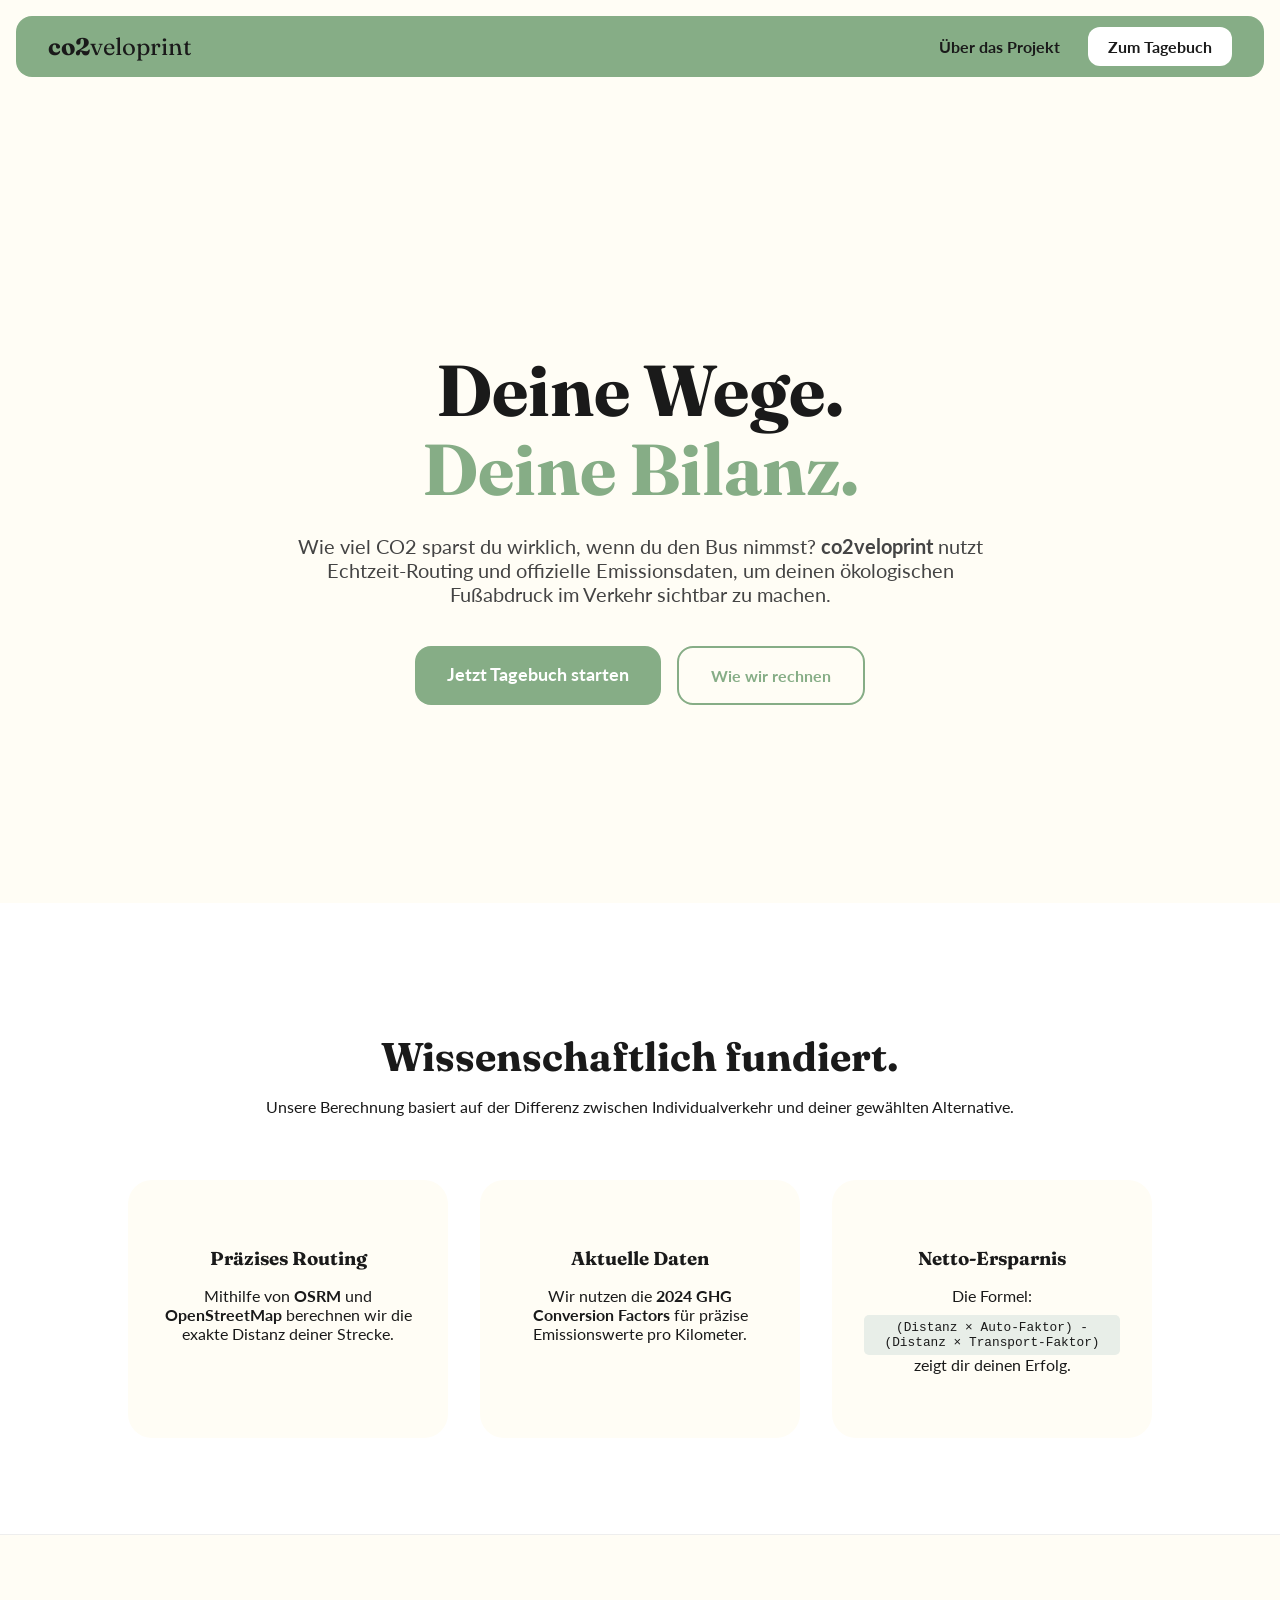
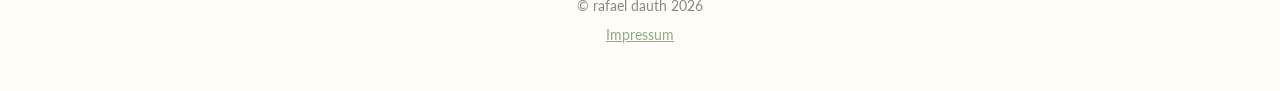
==== index.html @ d7b7cd60 "feat: added dashboard added dashboard html and css structure" ====
<!DOCTYPE html>
<html lang="de">
<head>
    <meta charset="UTF-8">
    <meta name="viewport" content="width=device-width, initial-scale=1.0">
    <title>co2veloprint</title>
    <link rel="stylesheet" href="css/index.css">
</head>
<body>
    <header>
        <nav class="main-nav">
            <div class="nav-brand">
                <a href="index.html" class="logo"><strong>co2</strong>veloprint</a>
            </div>
            <div class="nav-links">
                <a href="about.html">Über das Projekt</a>
                <a href="dashboard.html" class="button-nav">Zum Tagebuch</a>
            </div>
        </nav>
    </header>

    <main>
        <section class="section1 hero">
            <div class="hero-content">
                <h1>Deine Wege.<br><span>Deine Bilanz.</span></h1>
                <p>
                    Wie viel CO2 sparst du wirklich, wenn du den Bus nimmst? 
                    <strong>co2veloprint</strong> nutzt Echtzeit-Routing und offizielle Emissionsdaten, 
                    um deinen ökologischen Fußabdruck im Verkehr sichtbar zu machen.
                </p>
                <div class="hero-btns">
                    <a href="dashboard.html" class="button-primary">Jetzt Tagebuch starten</a>
                    <a href="#logic" class="button-secondary">Wie wir rechnen</a>
                </div>
            </div>
        </section>

        <section id="logic" class="section2 logic-grid">
            <div class="logic-header">
                <h2>Wissenschaftlich fundiert.</h2>
                <p>Unsere Berechnung basiert auf der Differenz zwischen Individualverkehr und deiner gewählten Alternative.</p>
            </div>

            <div class="feature-container">
                <div class="feature-card">
                    <h3>Präzises Routing</h3>
                    <p>Mithilfe von <strong>OSRM</strong> und <strong>OpenStreetMap</strong> berechnen wir die exakte Distanz deiner Strecke.</p>
                </div>

                <div class="feature-card">
                    <h3>Aktuelle Daten</h3>
                    <p>Wir nutzen die <strong>2024 GHG Conversion Factors</strong> für präzise Emissionswerte pro Kilometer.</p>
                </div>

                <div class="feature-card">
                    <h3>Netto-Ersparnis</h3>
                    <p>Die Formel: <span>(Distanz × Auto-Faktor) - (Distanz × Transport-Faktor)</span> zeigt dir deinen Erfolg.</p>
                </div>  
            </div>
        </section>
    </main>

    <footer>
        <div class="footer-bottom">
            <p>&copy; rafael dauth 2026</p>
            <a href="impressum.html">Impressum</a>
        </div>
    </footer>
</body>
</html>
---- css/index.css ----
@import url('https://fonts.googleapis.com/css2?family=Fraunces:opsz,wght@9..144,400;9..144,700;9..144,900&family=Lato:wght@300;400;700&display=swap');

:root {
    --primary: rgb(134, 173, 134);
    --primary-dark: #6e8f6e;
    --bg-cream: rgb(255, 253, 245);
    --text-black: #1a1a1a;
}

body {
    background-color: var(--bg-cream);
    color: var(--text-black);
    margin: 0;
    font-family: 'Lato', sans-serif;
    scroll-behavior: smooth;
}

.main-nav {
    display: flex;
    justify-content: space-between;
    align-items: center;
    background-color: var(--primary);
    padding: 1rem 2rem;
    margin: 1rem;
    border-radius: 16px;
    position: sticky;
    top: 1rem;
    z-index: 1000;
}

.logo { font-family: 'Fraunces', serif; font-size: 1.5rem; text-decoration: none; color: var(--text-black); }

.nav-links a { text-decoration: none; color: var(--text-black); margin-left: 1.5rem; font-weight: 700; }

.button-nav {
    background: white;
    padding: 10px 20px;
    border-radius: 12px;
}

.section1 {
    height: 90vh;
    display: flex;
    align-items: center;
    justify-content: center;
    text-align: center;
    padding: 0 10%;
}

h1 {
    font-family: 'Fraunces', serif;
    font-size: clamp(2.5rem, 8vw, 4.5rem);
    line-height: 1.1;
    margin-bottom: 1.5rem;
}

h1 span { color: var(--primary); }

.hero-content p {
    font-size: 1.25rem;
    max-width: 700px;
    margin: 0 auto 2.5rem;
    color: #444;
}

.hero-btns {
    display: flex;
    gap: 1rem;
    justify-content: center;
}

.button-primary {
    background: var(--primary);
    color: white;
    padding: 18px 32px;
    border-radius: 16px;
    text-decoration: none;
    font-weight: 700;
    font-size: 1.1rem;
    transition: 0.3s;
}

.button-secondary {
    border: 2px solid var(--primary);
    padding: 18px 32px;
    border-radius: 16px;
    text-decoration: none;
    font-weight: 700;
    color: var(--primary);
    transition: 0.3s;
}

.button-primary:hover { background: var(--primary-dark); transform: translateY(-3px); }

.section2 {
    padding: 6rem 10%;
    background-color: white;
}

.logic-header {
    text-align: center;
    margin-bottom: 4rem;
}

.logic-header h2 { font-family: 'Fraunces', serif; font-size: 2.5rem; margin-bottom: 1rem; }

.feature-container {
    display: grid;
    grid-template-columns: repeat(auto-fit, minmax(280px, 1fr));
    gap: 2rem;
}

.feature-card {
    padding: 3rem 2rem;
    background: var(--bg-cream);
    border-radius: 24px;
    text-align: center;
    transition: 0.3s;
}

.feature-card:hover { transform: translateY(-10px); box-shadow: 0 15px 30px rgba(0,0,0,0.05); }

.feature-card .icon { font-size: 3rem; margin-bottom: 1rem; display: block; }

.feature-card h3 { font-family: 'Fraunces', serif; margin-bottom: 1rem; }

.feature-card span {
    display: block;
    margin-top: 10px;
    font-family: monospace;
    background: #e8eee8;
    padding: 5px;
    border-radius: 5px;
    font-size: 0.8rem;
}

footer {
    padding: 3rem;
    text-align: center;
    border-top: 1px solid #eee;
}

.footer-bottom p { font-size: 0.9rem; color: #888; margin-bottom: 10px; }
.footer-bottom a { color: var(--primary); font-size: 0.9rem; }
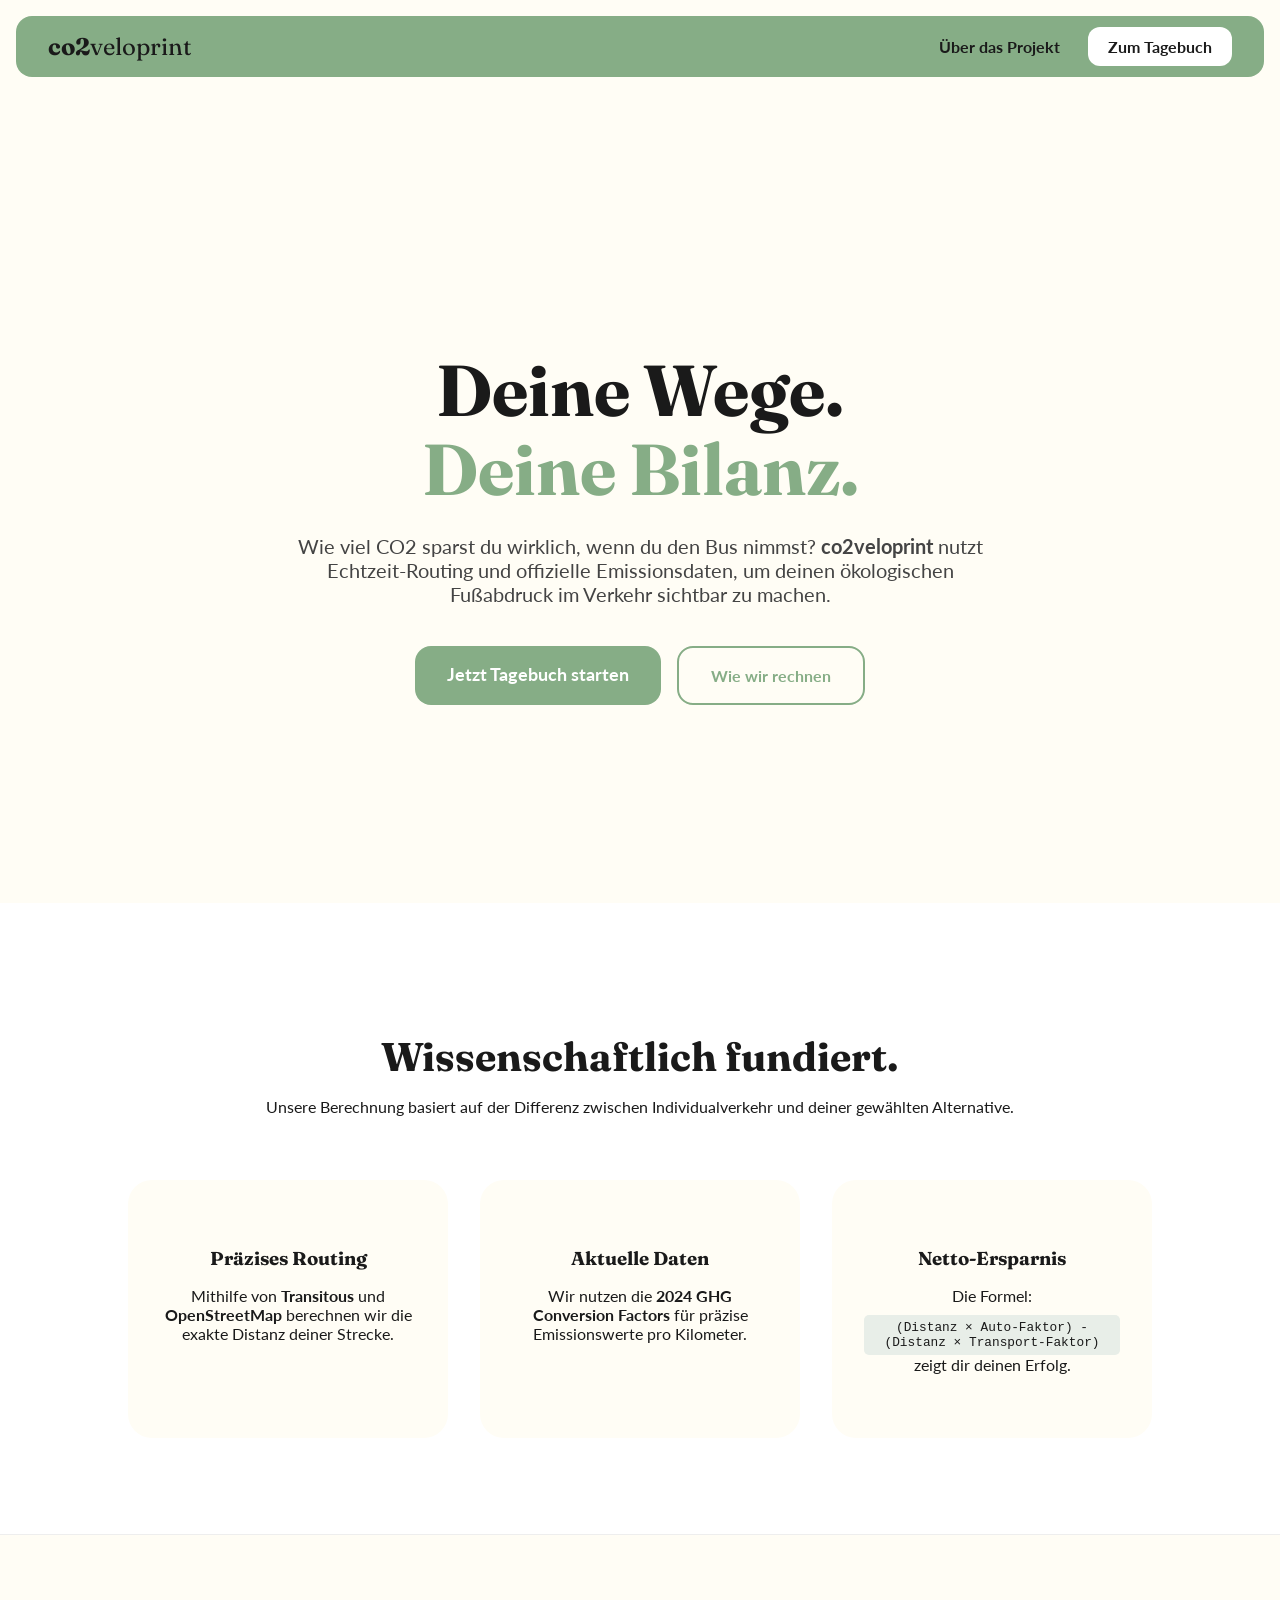
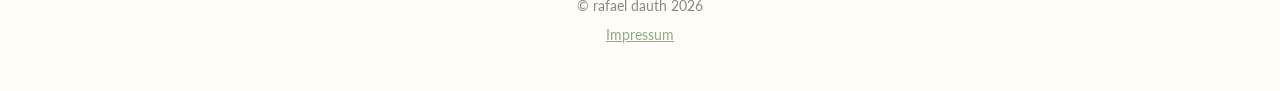
==== commit 68a55a72: "refactor: dashboard.css" ====
--- a/index.html
+++ b/index.html
@@ -44,7 +44,7 @@
             <div class="feature-container">
                 <div class="feature-card">
                     <h3>Präzises Routing</h3>
-                    <p>Mithilfe von <strong>OSRM</strong> und <strong>OpenStreetMap</strong> berechnen wir die exakte Distanz deiner Strecke.</p>
+                    <p>Mithilfe von <strong>Transitous</strong> und <strong>OpenStreetMap</strong> berechnen wir die exakte Distanz deiner Strecke.</p>
                 </div>
 
                 <div class="feature-card">
--- a/css/index.css
+++ b/css/index.css
@@ -118,7 +118,6 @@
     transition: 0.3s;
 }
 
-.feature-card:hover { transform: translateY(-10px); box-shadow: 0 15px 30px rgba(0,0,0,0.05); }
 
 .feature-card .icon { font-size: 3rem; margin-bottom: 1rem; display: block; }
 
@@ -141,4 +140,39 @@
 }
 
 .footer-bottom p { font-size: 0.9rem; color: #888; margin-bottom: 10px; }
-.footer-bottom a { color: var(--primary); font-size: 0.9rem; }+.footer-bottom a { color: var(--primary); font-size: 0.9rem; }
+
+/* autocomplition */
+.field-wrapper {
+  position: relative;
+}
+
+.dropdown-menu {
+  position: absolute;
+  top: 100%; 
+  left: 0;
+  right: 0;
+  background-color: #ffffff;
+  border: 1px solid #ccc;
+  border-top: none;
+  max-height: 200px;
+  overflow-y: auto;
+  z-index: 1000; 
+  box-shadow: 0 4px 6px rgba(0,0,0,0.1);
+  display: none; 
+  border-radius: 0 0 4px 4px;
+}
+
+.dropdown-item {
+  padding: 10px 12px;
+  cursor: pointer;
+  font-size: 14px;
+  color: #333;
+  white-space: nowrap;
+  overflow: hidden;
+  text-overflow: ellipsis;
+}
+
+.dropdown-item:hover {
+  background-color: #f0f0f0;
+}
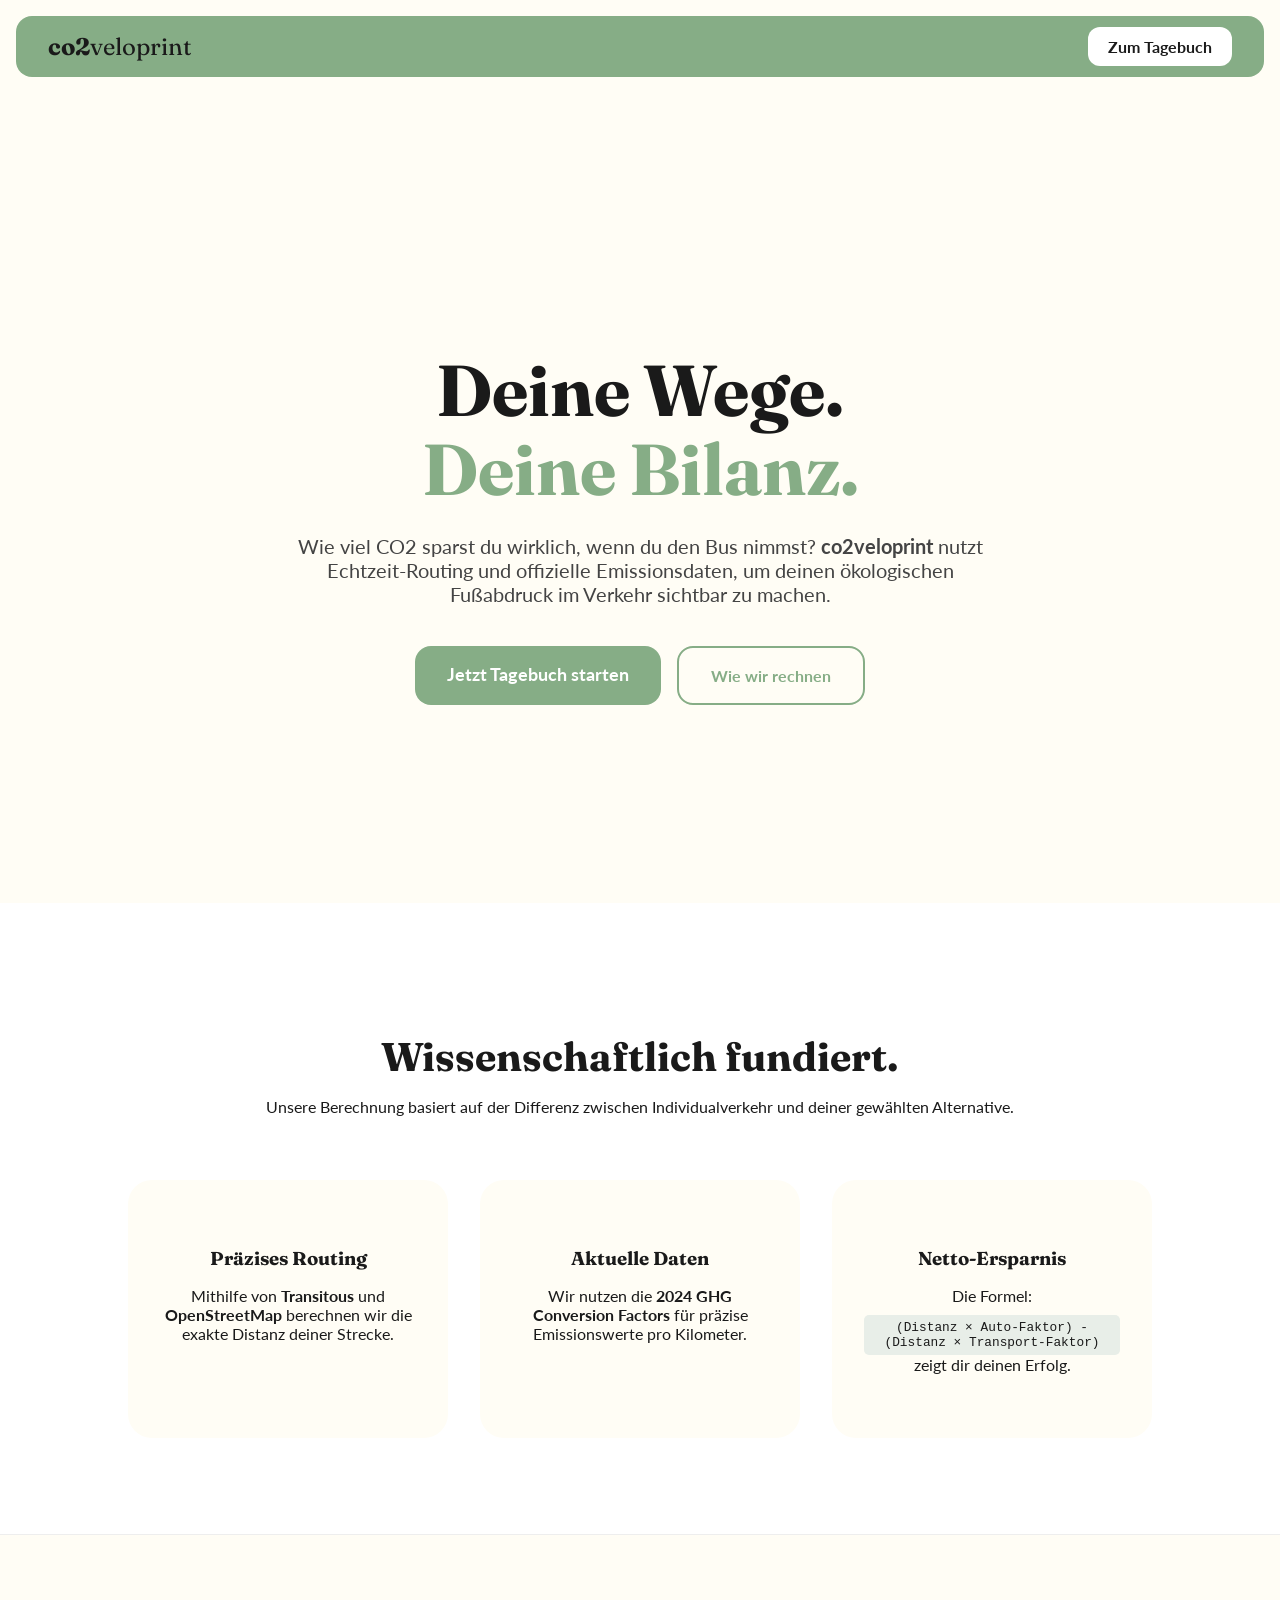
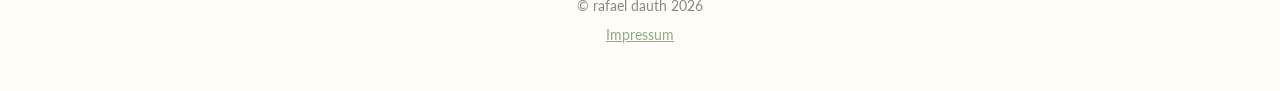
==== commit 1f176f71: "refactor: deleted unnecessary stuff" ====
--- a/index.html
+++ b/index.html
@@ -13,7 +13,6 @@
                 <a href="index.html" class="logo"><strong>co2</strong>veloprint</a>
             </div>
             <div class="nav-links">
-                <a href="about.html">Über das Projekt</a>
                 <a href="dashboard.html" class="button-nav">Zum Tagebuch</a>
             </div>
         </nav>
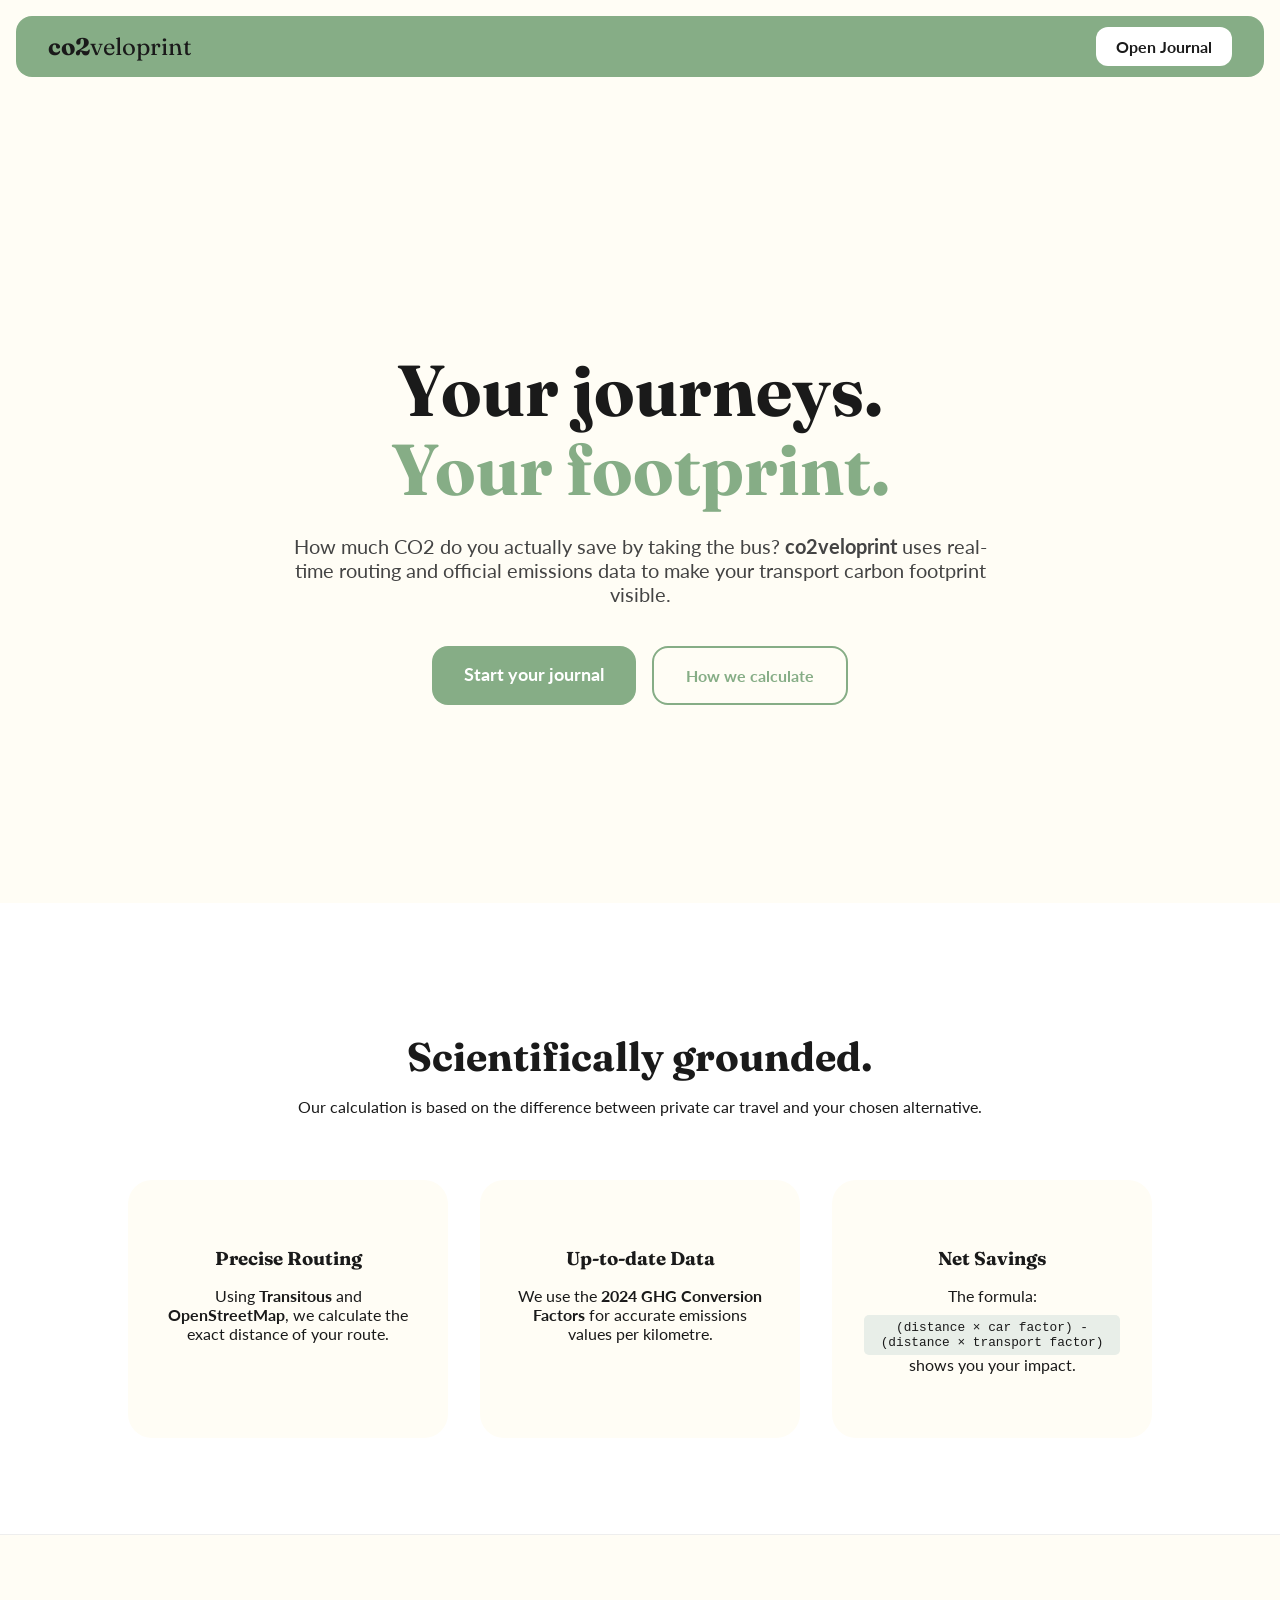
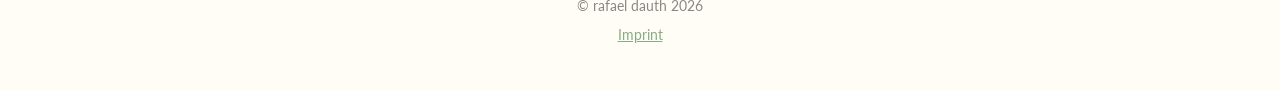
==== commit 278df7f7: "refactor: translation to english" ====
--- a/index.html
+++ b/index.html
@@ -1,5 +1,5 @@
 <!DOCTYPE html>
-<html lang="de">
+<html lang="en">
 <head>
     <meta charset="UTF-8">
     <meta name="viewport" content="width=device-width, initial-scale=1.0">
@@ -13,7 +13,7 @@
                 <a href="index.html" class="logo"><strong>co2</strong>veloprint</a>
             </div>
             <div class="nav-links">
-                <a href="dashboard.html" class="button-nav">Zum Tagebuch</a>
+                <a href="dashboard.html" class="button-nav">Open Journal</a>
             </div>
         </nav>
     </header>
@@ -21,40 +21,40 @@
     <main>
         <section class="section1 hero">
             <div class="hero-content">
-                <h1>Deine Wege.<br><span>Deine Bilanz.</span></h1>
+                <h1>Your journeys.<br><span>Your footprint.</span></h1>
                 <p>
-                    Wie viel CO2 sparst du wirklich, wenn du den Bus nimmst? 
-                    <strong>co2veloprint</strong> nutzt Echtzeit-Routing und offizielle Emissionsdaten, 
-                    um deinen ökologischen Fußabdruck im Verkehr sichtbar zu machen.
+                    How much CO2 do you actually save by taking the bus?
+                    <strong>co2veloprint</strong> uses real-time routing and official emissions data
+                    to make your transport carbon footprint visible.
                 </p>
                 <div class="hero-btns">
-                    <a href="dashboard.html" class="button-primary">Jetzt Tagebuch starten</a>
-                    <a href="#logic" class="button-secondary">Wie wir rechnen</a>
+                    <a href="dashboard.html" class="button-primary">Start your journal</a>
+                    <a href="#logic" class="button-secondary">How we calculate</a>
                 </div>
             </div>
         </section>
 
         <section id="logic" class="section2 logic-grid">
             <div class="logic-header">
-                <h2>Wissenschaftlich fundiert.</h2>
-                <p>Unsere Berechnung basiert auf der Differenz zwischen Individualverkehr und deiner gewählten Alternative.</p>
+                <h2>Scientifically grounded.</h2>
+                <p>Our calculation is based on the difference between private car travel and your chosen alternative.</p>
             </div>
 
             <div class="feature-container">
                 <div class="feature-card">
-                    <h3>Präzises Routing</h3>
-                    <p>Mithilfe von <strong>Transitous</strong> und <strong>OpenStreetMap</strong> berechnen wir die exakte Distanz deiner Strecke.</p>
+                    <h3>Precise Routing</h3>
+                    <p>Using <strong>Transitous</strong> and <strong>OpenStreetMap</strong>, we calculate the exact distance of your route.</p>
                 </div>
 
                 <div class="feature-card">
-                    <h3>Aktuelle Daten</h3>
-                    <p>Wir nutzen die <strong>2024 GHG Conversion Factors</strong> für präzise Emissionswerte pro Kilometer.</p>
+                    <h3>Up-to-date Data</h3>
+                    <p>We use the <strong>2024 GHG Conversion Factors</strong> for accurate emissions values per kilometre.</p>
                 </div>
 
                 <div class="feature-card">
-                    <h3>Netto-Ersparnis</h3>
-                    <p>Die Formel: <span>(Distanz × Auto-Faktor) - (Distanz × Transport-Faktor)</span> zeigt dir deinen Erfolg.</p>
-                </div>  
+                    <h3>Net Savings</h3>
+                    <p>The formula: <span>(distance × car factor) - (distance × transport factor)</span> shows you your impact.</p>
+                </div>
             </div>
         </section>
     </main>
@@ -62,7 +62,7 @@
     <footer>
         <div class="footer-bottom">
             <p>&copy; rafael dauth 2026</p>
-            <a href="impressum.html">Impressum</a>
+            <a href="impressum.html">Imprint</a>
         </div>
     </footer>
 </body>
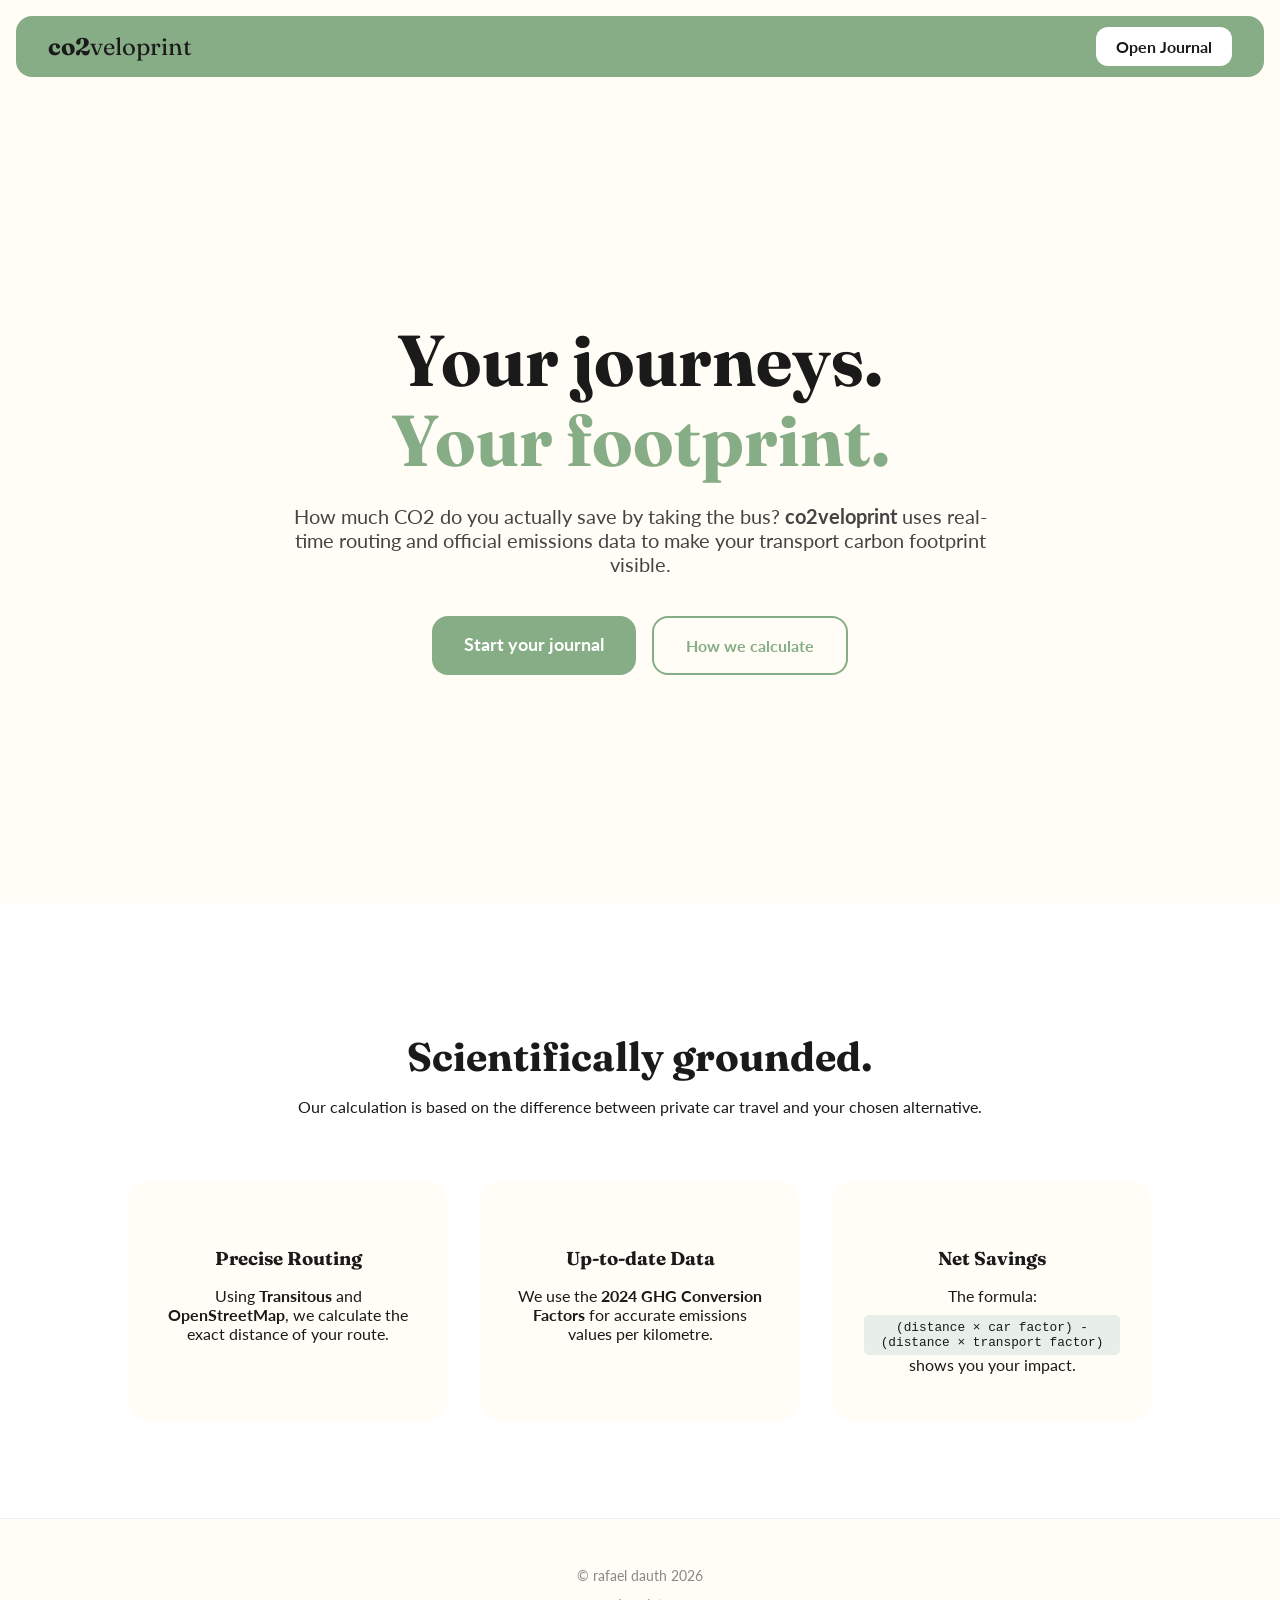
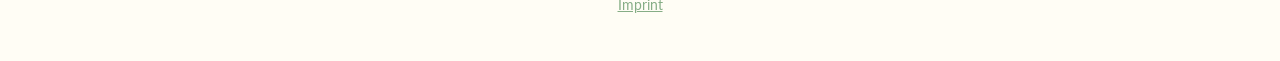
==== commit b6d7f751: "refactor: translation and css" ====
--- a/index.html
+++ b/index.html
@@ -62,7 +62,7 @@
     <footer>
         <div class="footer-bottom">
             <p>&copy; rafael dauth 2026</p>
-            <a href="impressum.html">Imprint</a>
+            <a href="imprint.html">Imprint</a>
         </div>
     </footer>
 </body>
--- a/css/index.css
+++ b/css/index.css
@@ -7,12 +7,25 @@
     --text-black: #1a1a1a;
 }
 
+html, body, div, nav, aside, main, header, footer, 
+h1, p, label, input, button, a, span {
+  box-sizing: border-box;
+  margin: 0;
+  padding: 0;
+}
+
 body {
     background-color: var(--bg-cream);
     color: var(--text-black);
     margin: 0;
     font-family: 'Lato', sans-serif;
     scroll-behavior: smooth;
+    margin: 0;
+}
+
+header {
+  background-color: var(--bg-cream);
+  padding: 0;
 }
 
 .main-nav {
@@ -24,7 +37,6 @@
     margin: 1rem;
     border-radius: 16px;
     position: sticky;
-    top: 1rem;
     z-index: 1000;
 }
 
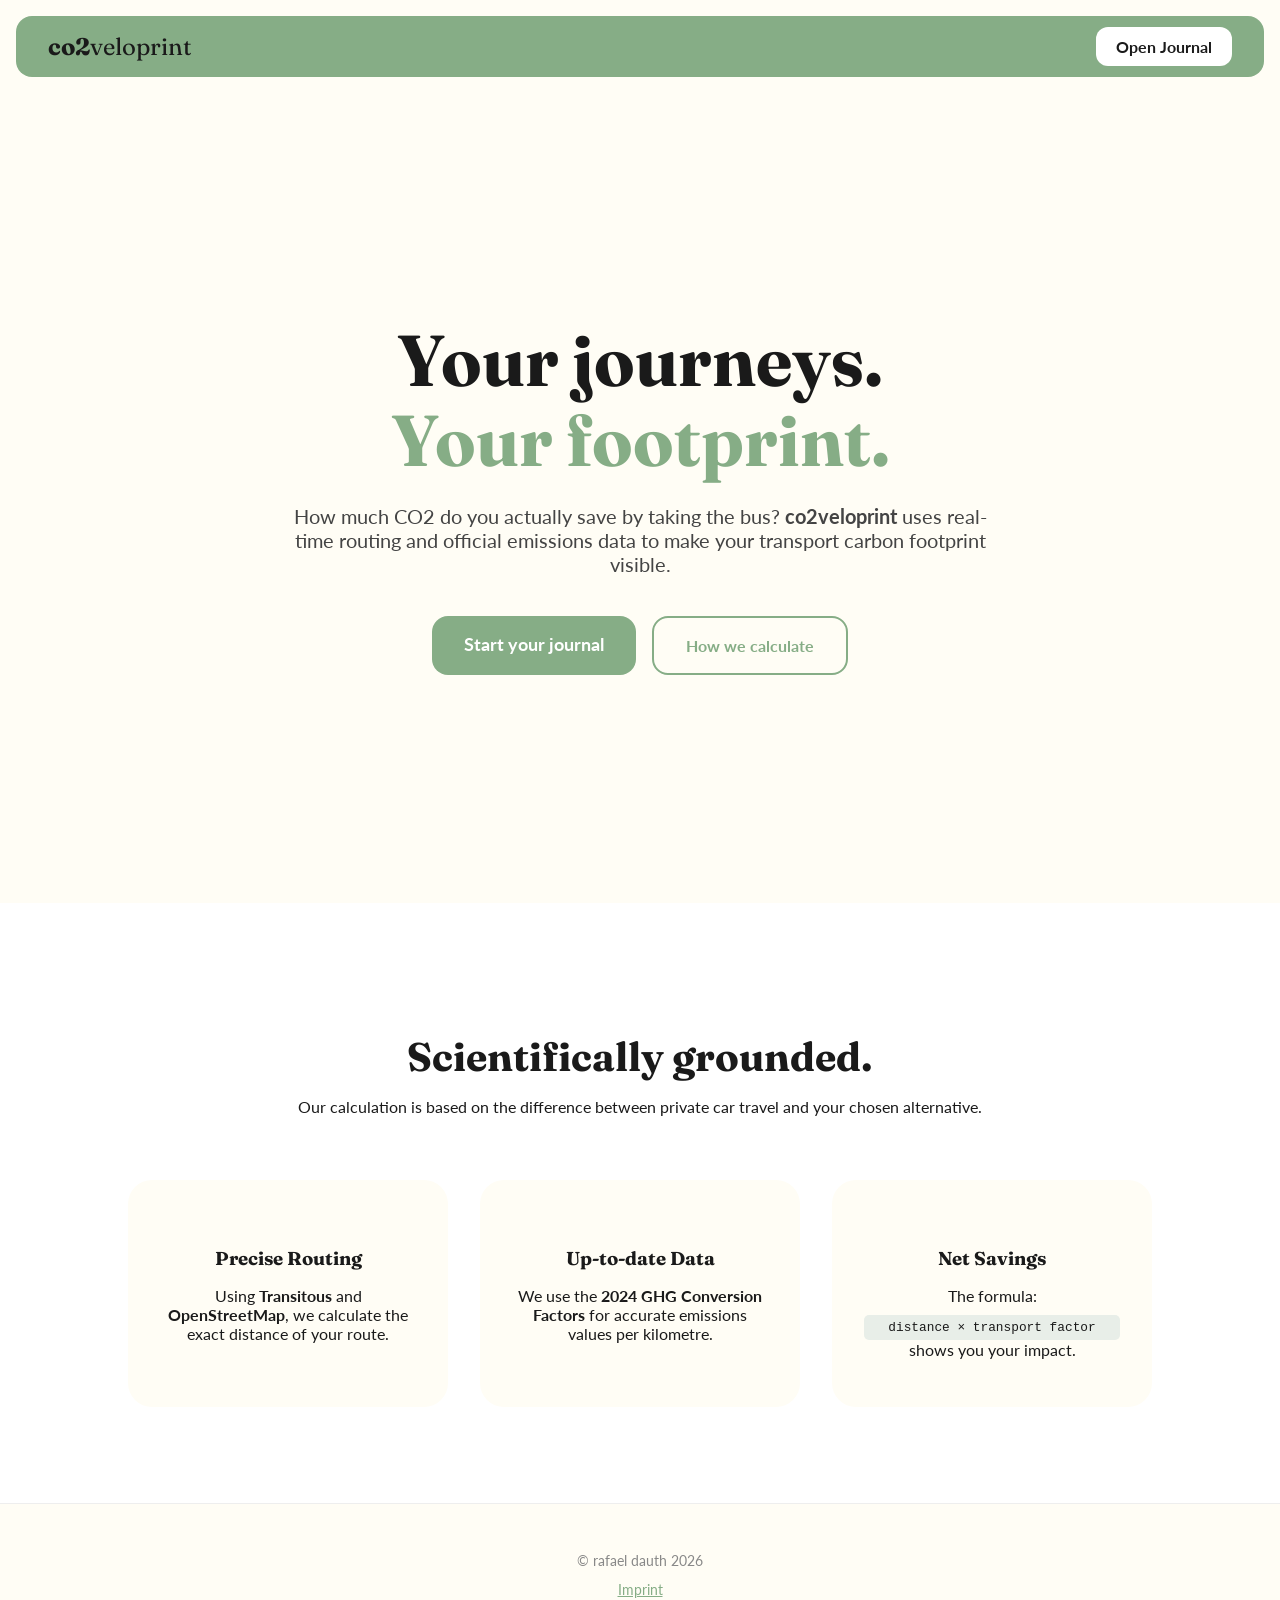
==== commit 0e3ba72a: "refactor: tiny changes in html" ====
--- a/index.html
+++ b/index.html
@@ -53,7 +53,7 @@
 
                 <div class="feature-card">
                     <h3>Net Savings</h3>
-                    <p>The formula: <span>(distance × car factor) - (distance × transport factor)</span> shows you your impact.</p>
+                    <p>The formula: <span>distance × transport factor</span> shows you your impact.</p>
                 </div>
             </div>
         </section>
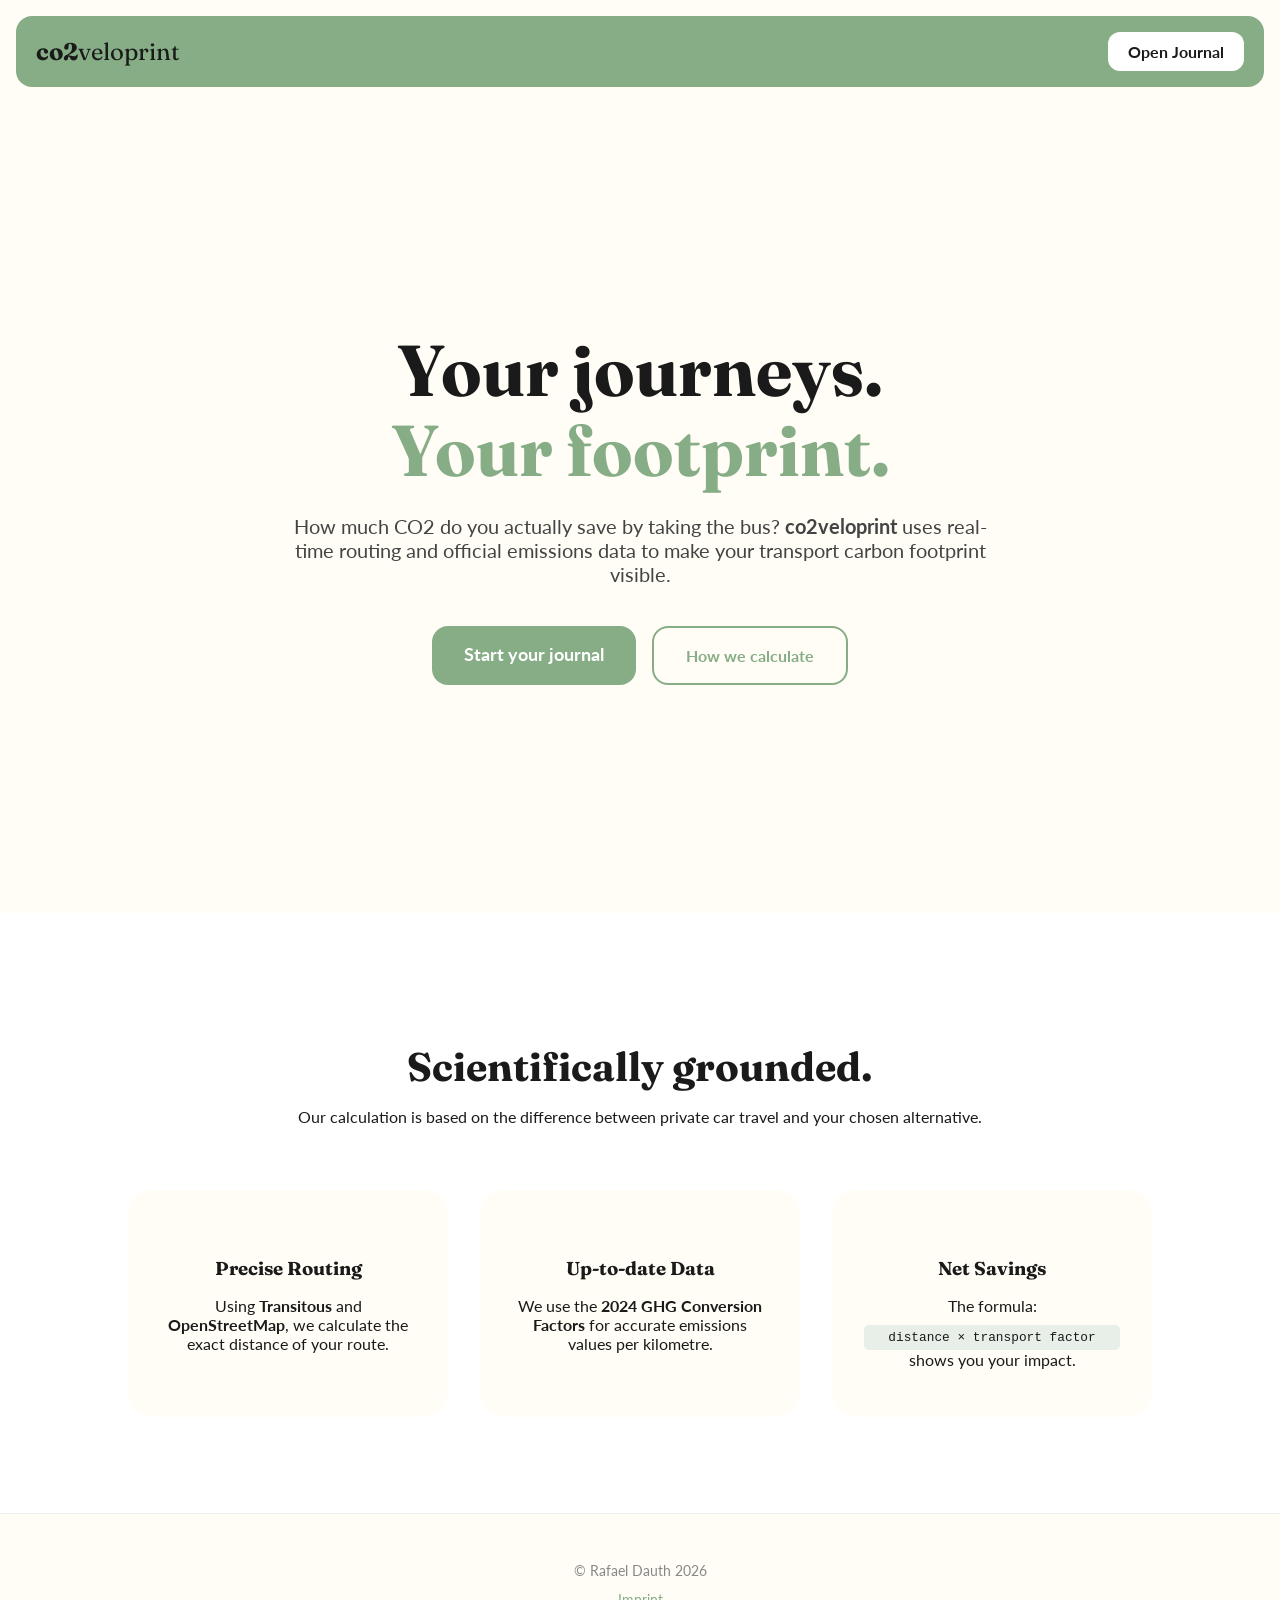
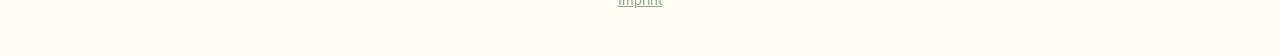
==== commit 8e8bc489: "fix: name Uppercase" ====
--- a/index.html
+++ b/index.html
@@ -61,7 +61,7 @@
 
     <footer>
         <div class="footer-bottom">
-            <p>&copy; rafael dauth 2026</p>
+            <p>&copy; Rafael Dauth 2026</p>
             <a href="imprint.html">Imprint</a>
         </div>
     </footer>
--- a/css/index.css
+++ b/css/index.css
@@ -1,190 +1,203 @@
 @import url('https://fonts.googleapis.com/css2?family=Fraunces:opsz,wght@9..144,400;9..144,700;9..144,900&family=Lato:wght@300;400;700&display=swap');
-
 :root {
-    --primary: rgb(134, 173, 134);
-    --primary-dark: #6e8f6e;
-    --bg-cream: rgb(255, 253, 245);
-    --text-black: #1a1a1a;
-}
-
+--primary: rgb(134, 173, 134);
+--primary-dark: #6e8f6e;
+--bg-cream: rgb(255, 253, 245);
+--text-black: #1a1a1a;
+}
 html, body, div, nav, aside, main, header, footer, 
 h1, p, label, input, button, a, span {
-  box-sizing: border-box;
-  margin: 0;
-  padding: 0;
-}
-
+box-sizing: border-box;
+margin: 0;
+padding: 0;
+}
 body {
-    background-color: var(--bg-cream);
-    color: var(--text-black);
-    margin: 0;
-    font-family: 'Lato', sans-serif;
-    scroll-behavior: smooth;
-    margin: 0;
-}
-
+background-color: var(--bg-cream);
+color: var(--text-black);
+margin: 0;
+font-family: 'Lato', sans-serif;
+scroll-behavior: smooth;
+margin: 0;
+}
 header {
-  background-color: var(--bg-cream);
-  padding: 0;
-}
-
+background-color: var(--bg-cream);
+padding: 0;
+}
 .main-nav {
-    display: flex;
-    justify-content: space-between;
-    align-items: center;
-    background-color: var(--primary);
-    padding: 1rem 2rem;
-    margin: 1rem;
-    border-radius: 16px;
-    position: sticky;
-    z-index: 1000;
-}
-
-.logo { font-family: 'Fraunces', serif; font-size: 1.5rem; text-decoration: none; color: var(--text-black); }
-
-.nav-links a { text-decoration: none; color: var(--text-black); margin-left: 1.5rem; font-weight: 700; }
-
+display: flex;
+flex-wrap: wrap;
+justify-content: space-between;
+align-items: center;
+background-color: var(--primary);
+padding: 1rem 1.25rem;
+margin: 1rem;
+border-radius: 16px;
+position: sticky;
+top: 1rem;
+z-index: 1000;
+gap: 0.75rem;
+}
+.logo {
+font-family: 'Fraunces', serif;
+font-size: 1.5rem;
+text-decoration: none;
+color: var(--text-black);
+flex-shrink: 0;
+}
+.nav-links {
+display: flex;
+align-items: center;
+flex-wrap: wrap;
+gap: 0.5rem 1.5rem;
+}
+.nav-links a {
+text-decoration: none;
+color: var(--text-black);
+font-weight: 700;
+white-space: nowrap;
+}
 .button-nav {
-    background: white;
-    padding: 10px 20px;
-    border-radius: 12px;
-}
-
+background: white;
+padding: 10px 20px;
+border-radius: 12px;
+white-space: nowrap;
+flex-shrink: 0;
+text-decoration: none;
+color: var(--text-black);
+font-weight: 700;
+}
+@media (max-width: 480px) {
+.main-nav {
+justify-content: center;
+text-align: center;
+padding: 0.875rem 1rem;
+}
+.nav-links {
+justify-content: center;
+width: 100%;
+order: 3;
+}
+.button-nav {
+padding: 8px 16px;
+font-size: 0.9rem;
+}
+}
 .section1 {
-    height: 90vh;
-    display: flex;
-    align-items: center;
-    justify-content: center;
-    text-align: center;
-    padding: 0 10%;
-}
-
+height: 90vh;
+display: flex;
+align-items: center;
+justify-content: center;
+text-align: center;
+padding: 0 10%;
+}
 h1 {
-    font-family: 'Fraunces', serif;
-    font-size: clamp(2.5rem, 8vw, 4.5rem);
-    line-height: 1.1;
-    margin-bottom: 1.5rem;
-}
-
+font-family: 'Fraunces', serif;
+font-size: clamp(2.5rem, 8vw, 4.5rem);
+line-height: 1.1;
+margin-bottom: 1.5rem;
+}
 h1 span { color: var(--primary); }
-
 .hero-content p {
-    font-size: 1.25rem;
-    max-width: 700px;
-    margin: 0 auto 2.5rem;
-    color: #444;
-}
-
+font-size: 1.25rem;
+max-width: 700px;
+margin: 0 auto 2.5rem;
+color: #444;
+}
 .hero-btns {
-    display: flex;
-    gap: 1rem;
-    justify-content: center;
-}
-
+display: flex;
+gap: 1rem;
+justify-content: center;
+flex-wrap: wrap;
+}
 .button-primary {
-    background: var(--primary);
-    color: white;
-    padding: 18px 32px;
-    border-radius: 16px;
-    text-decoration: none;
-    font-weight: 700;
-    font-size: 1.1rem;
-    transition: 0.3s;
-}
-
+background: var(--primary);
+color: white;
+padding: 18px 32px;
+border-radius: 16px;
+text-decoration: none;
+font-weight: 700;
+font-size: 1.1rem;
+transition: 0.3s;
+}
 .button-secondary {
-    border: 2px solid var(--primary);
-    padding: 18px 32px;
-    border-radius: 16px;
-    text-decoration: none;
-    font-weight: 700;
-    color: var(--primary);
-    transition: 0.3s;
-}
-
+border: 2px solid var(--primary);
+padding: 18px 32px;
+border-radius: 16px;
+text-decoration: none;
+font-weight: 700;
+color: var(--primary);
+transition: 0.3s;
+}
 .button-primary:hover { background: var(--primary-dark); transform: translateY(-3px); }
-
+.button-secondary:hover { background: var(--primary); color: white; transform: translateY(-3px); }
 .section2 {
-    padding: 6rem 10%;
-    background-color: white;
-}
-
+padding: 6rem 10%;
+background-color: white;
+}
 .logic-header {
-    text-align: center;
-    margin-bottom: 4rem;
-}
-
+text-align: center;
+margin-bottom: 4rem;
+}
 .logic-header h2 { font-family: 'Fraunces', serif; font-size: 2.5rem; margin-bottom: 1rem; }
-
 .feature-container {
-    display: grid;
-    grid-template-columns: repeat(auto-fit, minmax(280px, 1fr));
-    gap: 2rem;
-}
-
+display: grid;
+grid-template-columns: repeat(auto-fit, minmax(280px, 1fr));
+gap: 2rem;
+}
 .feature-card {
-    padding: 3rem 2rem;
-    background: var(--bg-cream);
-    border-radius: 24px;
-    text-align: center;
-    transition: 0.3s;
-}
-
-
+padding: 3rem 2rem;
+background: var(--bg-cream);
+border-radius: 24px;
+text-align: center;
+transition: 0.3s;
+}
+.feature-card:hover { transform: translateY(-5px); }
 .feature-card .icon { font-size: 3rem; margin-bottom: 1rem; display: block; }
-
 .feature-card h3 { font-family: 'Fraunces', serif; margin-bottom: 1rem; }
-
 .feature-card span {
-    display: block;
-    margin-top: 10px;
-    font-family: monospace;
-    background: #e8eee8;
-    padding: 5px;
-    border-radius: 5px;
-    font-size: 0.8rem;
-}
-
+display: block;
+margin-top: 10px;
+font-family: monospace;
+background: #e8eee8;
+padding: 5px;
+border-radius: 5px;
+font-size: 0.8rem;
+}
 footer {
-    padding: 3rem;
-    text-align: center;
-    border-top: 1px solid #eee;
-}
-
+padding: 3rem;
+text-align: center;
+border-top: 1px solid #eee;
+}
 .footer-bottom p { font-size: 0.9rem; color: #888; margin-bottom: 10px; }
 .footer-bottom a { color: var(--primary); font-size: 0.9rem; }
-
 /* autocomplition */
 .field-wrapper {
-  position: relative;
-}
-
+position: relative;
+}
 .dropdown-menu {
-  position: absolute;
-  top: 100%; 
-  left: 0;
-  right: 0;
-  background-color: #ffffff;
-  border: 1px solid #ccc;
-  border-top: none;
-  max-height: 200px;
-  overflow-y: auto;
-  z-index: 1000; 
-  box-shadow: 0 4px 6px rgba(0,0,0,0.1);
-  display: none; 
-  border-radius: 0 0 4px 4px;
-}
-
+position: absolute;
+top: 100%; 
+left: 0;
+right: 0;
+background-color: #ffffff;
+border: 1px solid #ccc;
+border-top: none;
+max-height: 200px;
+overflow-y: auto;
+z-index: 1000; 
+box-shadow: 0 4px 6px rgba(0,0,0,0.1);
+display: none; 
+border-radius: 0 0 4px 4px;
+}
 .dropdown-item {
-  padding: 10px 12px;
-  cursor: pointer;
-  font-size: 14px;
-  color: #333;
-  white-space: nowrap;
-  overflow: hidden;
-  text-overflow: ellipsis;
-}
-
+padding: 10px 12px;
+cursor: pointer;
+font-size: 14px;
+color: #333;
+white-space: nowrap;
+overflow: hidden;
+text-overflow: ellipsis;
+}
 .dropdown-item:hover {
-  background-color: #f0f0f0;
+background-color: #f0f0f0;
 }
